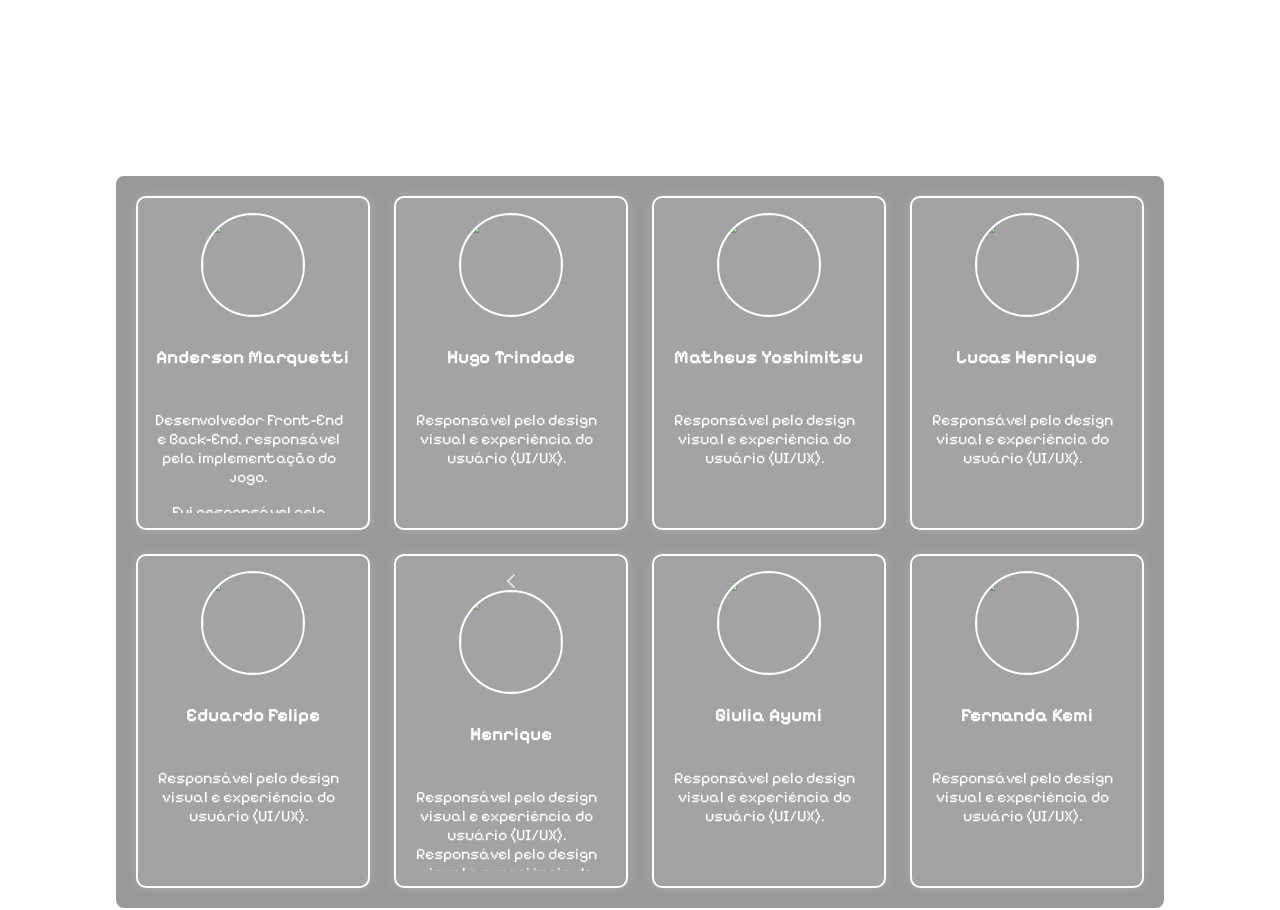
==== cred.html @ 9cf54718 "Upload_site" ====
<!DOCTYPE html>
<html lang="pt-br">

<head>
  <meta charset="UTF-8" />
  <meta name="viewport" content="width=device-width, initial-scale=1.0" />
  <meta name="description" content="HTML" />
  <meta name="keywords" content="navegadores, sistemas operacionais, script, css, html, javascript" />
  <link rel="stylesheet" type="text/css" href="cred.css" />
  <title>Mayara</title>
</head>

<body>
  <div class="container">

    <!-- Título -->
    <header class="titulo">
      <h1>Cadeia Lógica</h1>
    </header>

    <!-- Navegação -->
    <nav class="nav">
      <ul class="lists">
        <li><a href="index.html"><h3>Home</h3></a></li>
      </ul>
    </nav>

    <!-- Conteúdo principal -->
    <main class="content">

      <!-- Nome do responsável -->
      <section class="pessoa1">
        <h2>Membros do Grupo</h2>
      </section>

      <!-- Cards dos membros -->
      <section class="blocobranco">
        <div class="card">
          <a href="https://github.com/euanderson11" target="_blank">
            <img src=https://avatars.githubusercontent.com/u/203727046?v=4 class="card-img"></a>
          <h3>Anderson Marquetti</h3>
          <div class="card-text">
            <p>Desenvolvedor Front-End e Back-End, responsável pela implementação do jogo.</p>
            <p>Fui responsável pelo desenvolvimento do código 
            base em HTML do site, estruturando sua fundação técnica. Além disso,
             atuei ativamente na construção visual do projeto, 
             contribuindo para a harmonia entre a funcionalidade e o design.
            </p>
          </div>
        </div>

        <div class="card">
          <a href="https://github.com/afonssooooo" target="_blank">
          <img src=https://avatars.githubusercontent.com/u/206078319?s=400&v=4 class="card-img"></a>
          <h3>Hugo Trindade</h3>
          <div class="card-text">
            <p>Responsável pelo design visual e experiência do usuário (UI/UX).</p>
          </div>
        </div>

        <div class="card">
          <a href="https://github.com/Mattrealskin" target="_blank">
          <img src=https://avatars.githubusercontent.com/u/208017917?s=400&v=4 class="card-img"></a>
          <h3>Matheus Yoshimitsu</h3>
          <div class="card-text">
            <p>Responsável pelo design visual e experiência do usuário (UI/UX).</p>
          </div>
        </div>

        <div class="card">
          <a href="https://github.com/CartNeyz" target="_blank">
          <img src=https://avatars.githubusercontent.com/u/170979180?s=64&v=4 class="card-img"></a>
          <h3>Lucas Henrique</h3>
          <div class="card-text">
            <p>Responsável pelo design visual e experiência do usuário (UI/UX).</p>
          </div>
        </div>

        <div class="card">
          <a href="https://github.com/Yuoneeh" target="_blank">
          <img src=https://avatars.githubusercontent.com/u/122644364?v=4 class="card-img"></a>
          <h3>Eduardo Felipe</h3>
          <div class="card-text">
            <p>Responsável pelo design visual e experiência do usuário (UI/UX).</p>
          </div>
        </div>

        <div class="card">
          <<A href="https://github.com/HenriqueGobetti" target="_blank">
            <img src=https://avatars.githubusercontent.com/u/208655201?v=4 class="card-img"></a>
          <h3>Henrique</h3>
          <div class="card-text">
            <p>Responsável pelo design visual e experiência do usuário (UI/UX).
              Responsável pelo design visual e experiência do usuário (UI/UX).
              Responsável pelo design visual e experiência do usuário (UI/UX).
            </p>
          </div>
        </div>

        <div class="card">
          <a href="https://github.com/giuayumii" target="_blank">
          <img src=https://github.com/giuayumii.png?size=40 class="card-img"></a>
          <h3>Giulia Ayumi</h3>
          <div class="card-text">
            <p>Responsável pelo design visual e experiência do usuário (UI/UX).</p>
          </div>
        </div>

        <div class="card">
          <A href="https://github.com/akemiizinh4" target="_blank">
          <img src=https://i.pinimg.com/736x/b7/cd/3b/b7cd3b012b1b329e3faf3af96423f21b.jpg class="card-img"></a>
          <h3>Fernanda Kemi</h3>
         <div class="card-text">
            <p>Responsável pelo design visual e experiência do usuário (UI/UX).</p>
          </div>
        </div>
      </section>
---- cred.css ----
@import url('https://fonts.googleapis.com/css2?family=Chewy&family=Jersey+10&family=Pixelify+Sans:wght@400..700&family=Silkscreen:wght@400;700&display=swap');

body {
    margin: 0;
    padding: 0;
    background-image: url(https://bettysgraphics.neocities.org/images/backgrounds/stars%202.gif);
    font-family: "Pixelify Sans", sans-serif;
    color: white;
    display: flex;
    justify-content: center;
    align-items: center;
    min-height: 100vh;
}

.blocobranco {
    display: grid;
    grid-template-columns: repeat(4, 1fr);
    gap: 24px; /* ajuste o espaçamento entre os cards se desejar */
    justify-items: center;
    background-color: rgba(0, 0, 0, 0.4);
    padding: 20px;
    border: 2px solid white;
    border-radius: 10px;
    width: 100%;
    box-sizing: border-box;
}

.card {
    display: flex;
    flex-direction: column;
    align-items: center;
    justify-content: flex-start;
    width: 200px;
    height: 300px;
    padding: 15px;
    background-color: rgba(255, 255, 255, 0.1);
    border: 2px solid white;
    border-radius: 10px;
    box-shadow: 0 0 10px rgba(255, 255, 255, 0.2);
    backdrop-filter: blur(4px);
    transition: transform 0.3s ease;
    color: white;
    font-family: "Pixelify Sans", sans-serif;
    text-align: center;
}

.card-text {
    flex: 1;
    overflow-y: scroll; /* Sempre mostra a barra de rolagem vertical */
    width: 100%;
    margin-top: 8px;
    min-height: 60px;    /* ajuste conforme necessário */
    padding-right: 8px;  /* espaço para a barra de rolagem */
    box-sizing: border-box;
}

.card:hover {
    transform: scale(1.05);
}

.card-img {
    width: 100px;
    height: 100px;
    border-radius: 50%;
    object-fit: cover;
    margin-bottom: 10px;
    border: 2px solid white;
}

/* CONTAINER PRINCIPAL */
.conteiner {
    width: 800px;
    padding: 20px;
    border: 2px solid white;
    background-image: url(https://bettysgraphics.neocities.org/images/backgrounds/stars%202.gif);
    display: flex;
    flex-direction: column;
    align-items: center;
}

.titulo,
.titulo2 {
    background: inherit;
    height: 50px;
    display: flex;
    justify-content: center;
    align-items: center;
}

.nav {
    height: 51px;
    width: 7%;
    display: flex;
    justify-content: center;
    align-items: center;
    border: 2px solid white;
    margin-bottom: 20px;
    text-align: center;
    margin: 0 auto 20px auto;
}

.lists {
    list-style: none;
    display: flex;
    gap: 20px;
    padding: 0;
    margin: 0;
}

.lists li a {
    color: white;
    text-decoration: none;
}

.content {
    text-align: center;
}

.titulocontent {
    margin-bottom: 10px;
    
}

.footer {
    background-image: url(Menu_principal\ \(2\).png);
    color: black;
    width: 600px;
    height: 250px;
    display: flex;
    justify-content: center;
    align-items: center;
    margin-left: 20px;
}

/* CONTAINER LATERAL */
.conteiner-lateral {
    width: 350px;
    height: 100%;
    border: 2px solid white;
    background-image: url(https://bettysgraphics.neocities.org/images/backgrounds/stars%202.gif);
    display: flex;
    justify-content: center;
    align-items: center;
    padding: 20px;
    box-sizing: border-box;
}

.content-lateral {
    text-align: center;
    width: 100%;
}

#pacmanghost {
    margin-top: 20px;
    width: auto;
}
.card-text::-webkit-scrollbar {
    width: 8px;
    background: rgba(255,255,255,0.1);
    border-radius: 8px;
}
.card-text::-webkit-scrollbar-thumb {
    background: #fff;
    border-radius: 8px;
    border: 2px solid #222;
}
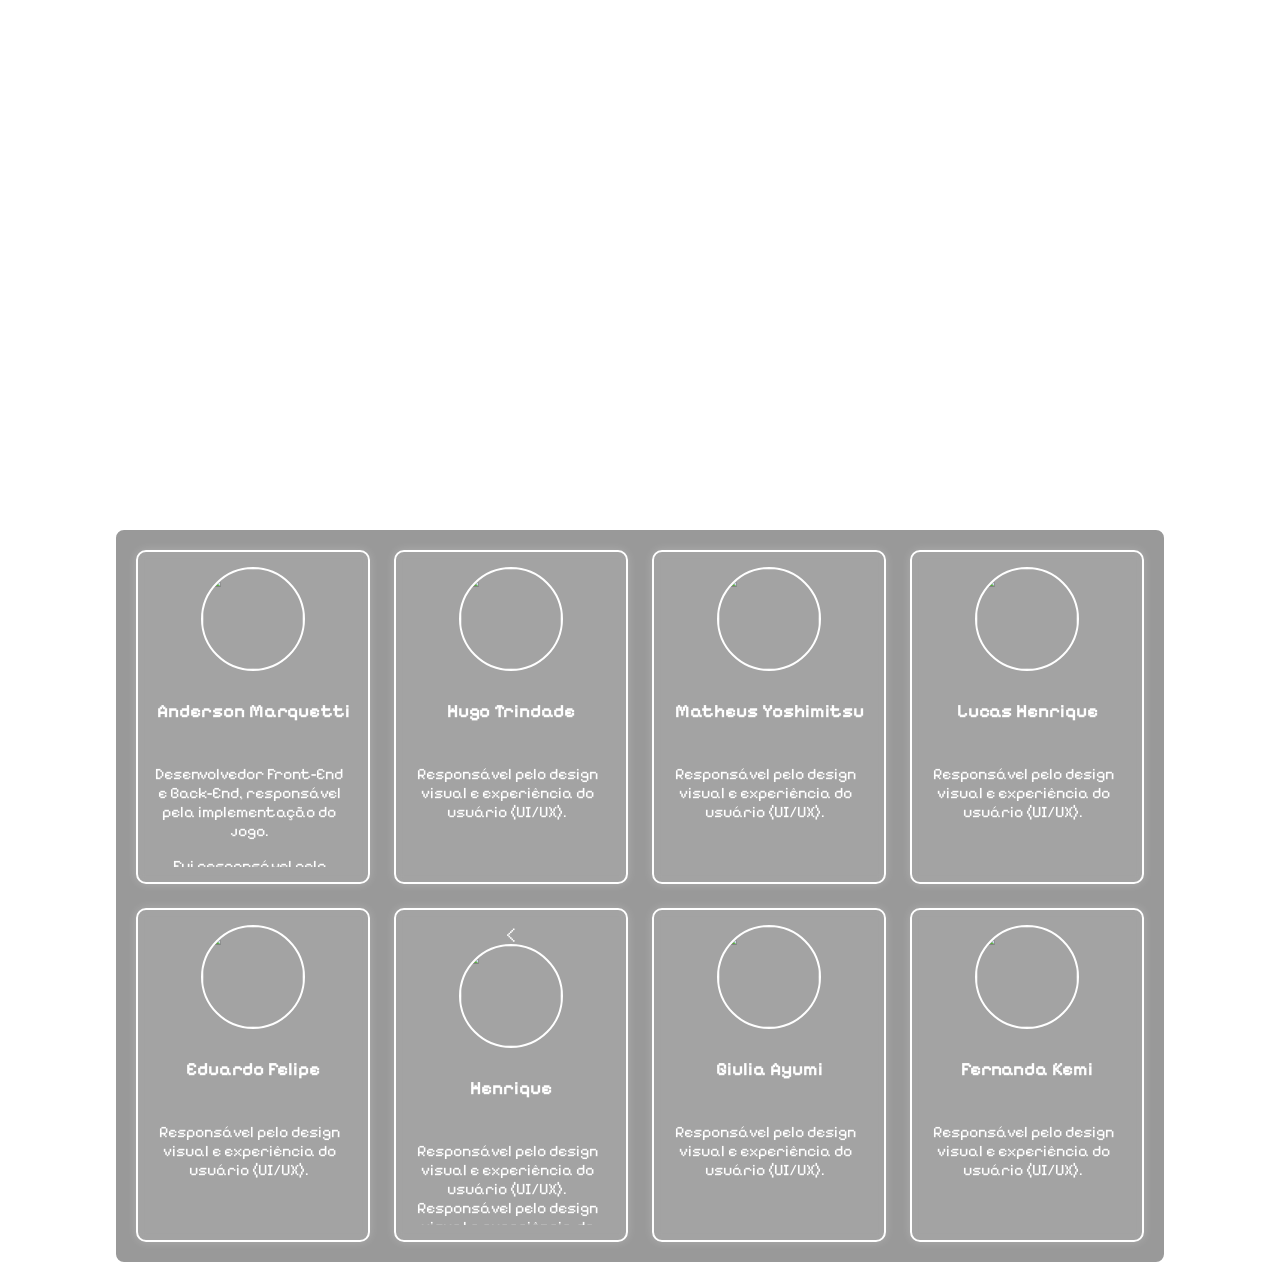
==== commit 4b97f982: "Video cred" ====
--- a/cred.html
+++ b/cred.html
@@ -32,7 +32,9 @@
       <section class="pessoa1">
         <h2>Membros do Grupo</h2>
       </section>
-
+      <div class="videotrailer">
+        <iframe width="560" height="350" src="https://www.youtube.com/embed/pYf6cjnu7JA" title="YouTube video player" frameborder="0" allow="accelerometer; autoplay; clipboard-write; encrypted-media; gyroscope; picture-in-picture; web-share" referrerpolicy="strict-origin-when-cross-origin" allowfullscreen></iframe>
+      </div>
       <!-- Cards dos membros -->
       <section class="blocobranco">
         <div class="card">
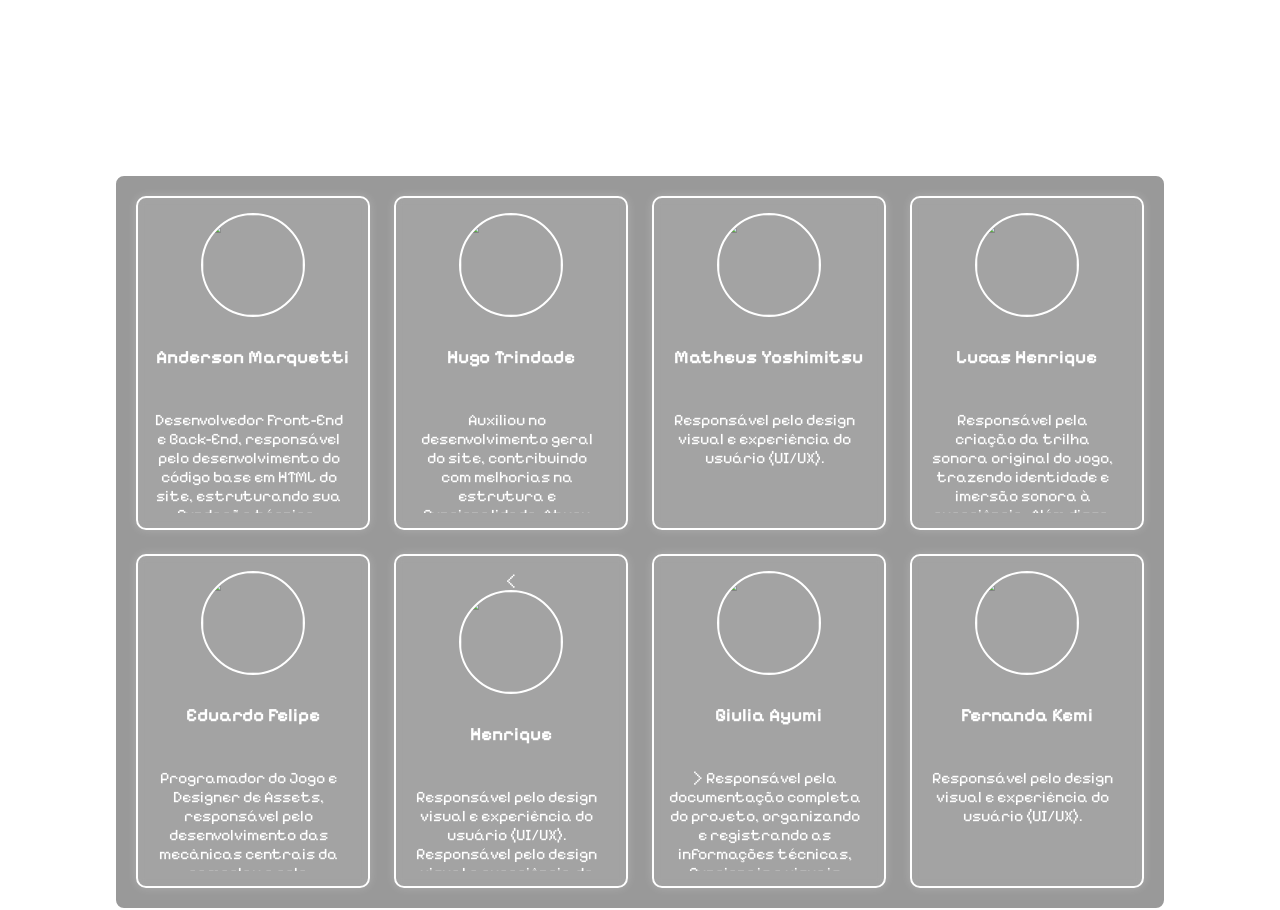
==== commit 07f94bc8: "atualizei docAM, cred e index e os respectivos css"s" ====
--- a/cred.html
+++ b/cred.html
@@ -32,9 +32,7 @@
       <section class="pessoa1">
         <h2>Membros do Grupo</h2>
       </section>
-      <div class="videotrailer">
-        <iframe width="560" height="350" src="https://www.youtube.com/embed/pYf6cjnu7JA" title="YouTube video player" frameborder="0" allow="accelerometer; autoplay; clipboard-write; encrypted-media; gyroscope; picture-in-picture; web-share" referrerpolicy="strict-origin-when-cross-origin" allowfullscreen></iframe>
-      </div>
+
       <!-- Cards dos membros -->
       <section class="blocobranco">
         <div class="card">
@@ -42,11 +40,10 @@
             <img src=https://avatars.githubusercontent.com/u/203727046?v=4 class="card-img"></a>
           <h3>Anderson Marquetti</h3>
           <div class="card-text">
-            <p>Desenvolvedor Front-End e Back-End, responsável pela implementação do jogo.</p>
-            <p>Fui responsável pelo desenvolvimento do código 
-            base em HTML do site, estruturando sua fundação técnica. Além disso,
-             atuei ativamente na construção visual do projeto, 
-             contribuindo para a harmonia entre a funcionalidade e o design.
+            <p>
+            Desenvolvedor Front-End e Back-End, responsável pelo desenvolvimento do código 
+            base em HTML do site, estruturando sua fundação técnica, construção visual do projeto, 
+             contribuiu para a harmonia entre a funcionalidade e o design do projeto.
             </p>
           </div>
         </div>
@@ -56,7 +53,10 @@
           <img src=https://avatars.githubusercontent.com/u/206078319?s=400&v=4 class="card-img"></a>
           <h3>Hugo Trindade</h3>
           <div class="card-text">
-            <p>Responsável pelo design visual e experiência do usuário (UI/UX).</p>
+            <p>Auxiliou no desenvolvimento geral do site, contribuindo com melhorias na estrutura e funcionalidade.
+               Atuou como programador responsável pela implementação do JavaScript na área de download,
+               garantindo uma experiência mais dinâmica e eficiente para os usuários.
+            </p>
           </div>
         </div>
 
@@ -74,7 +74,10 @@
           <img src=https://avatars.githubusercontent.com/u/170979180?s=64&v=4 class="card-img"></a>
           <h3>Lucas Henrique</h3>
           <div class="card-text">
-            <p>Responsável pelo design visual e experiência do usuário (UI/UX).</p>
+            <p>Responsável pela criação da trilha sonora original do jogo, 
+              trazendo identidade e imersão sonora à experiência. Além disso, 
+              colaborou ativamente no desenvolvimento Front-End e Back-End do site do projeto, 
+              contribuindo para a integração entre funcionalidade, estética e performance.</p>
           </div>
         </div>
 
@@ -83,7 +86,10 @@
           <img src=https://avatars.githubusercontent.com/u/122644364?v=4 class="card-img"></a>
           <h3>Eduardo Felipe</h3>
           <div class="card-text">
-            <p>Responsável pelo design visual e experiência do usuário (UI/UX).</p>
+            <p>  Programador do Jogo e Designer de Assets, 
+              responsável pelo desenvolvimento das mecânicas centrais da gameplay e pela implementação do código no motor Godot. 
+              Também contribuiu na criação dos elementos visuais do jogo, 
+              elaborando os assets gráficos que compõem a identidade visual e interativa da experiência.</p>
           </div>
         </div>
 
@@ -104,7 +110,12 @@
           <img src=https://github.com/giuayumii.png?size=40 class="card-img"></a>
           <h3>Giulia Ayumi</h3>
           <div class="card-text">
-            <p>Responsável pelo design visual e experiência do usuário (UI/UX).</p>
+            <p>>
+              Responsável pela documentação completa do projeto,
+               organizando e registrando as informações técnicas,
+               funcionais e visuais tanto do jogo quanto do site. 
+              Garantiu a clareza e acessibilidade das instruções para uso,
+               manutenção e futuras expansões da plataforma.</p>
           </div>
         </div>
 
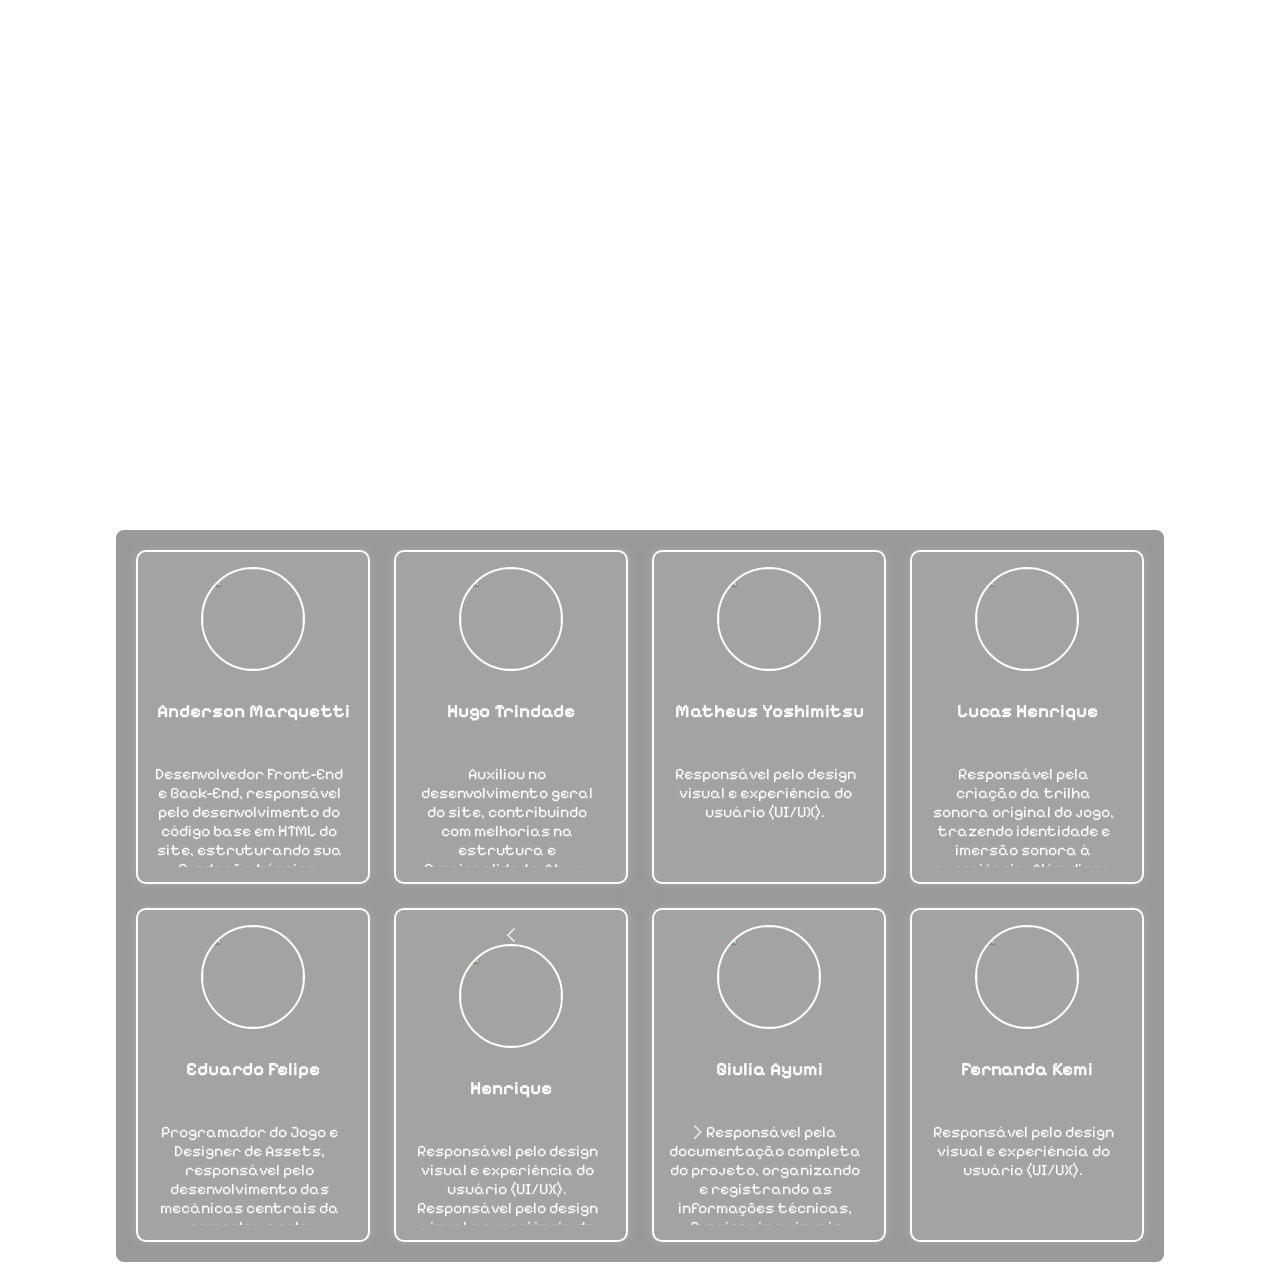
==== commit 690e8209: "Merge branch 'main' into anderson" ====
--- a/cred.html
+++ b/cred.html
@@ -32,7 +32,9 @@
       <section class="pessoa1">
         <h2>Membros do Grupo</h2>
       </section>
-
+      <div class="videotrailer">
+        <iframe width="560" height="350" src="https://www.youtube.com/embed/pYf6cjnu7JA" title="YouTube video player" frameborder="0" allow="accelerometer; autoplay; clipboard-write; encrypted-media; gyroscope; picture-in-picture; web-share" referrerpolicy="strict-origin-when-cross-origin" allowfullscreen></iframe>
+      </div>
       <!-- Cards dos membros -->
       <section class="blocobranco">
         <div class="card">
